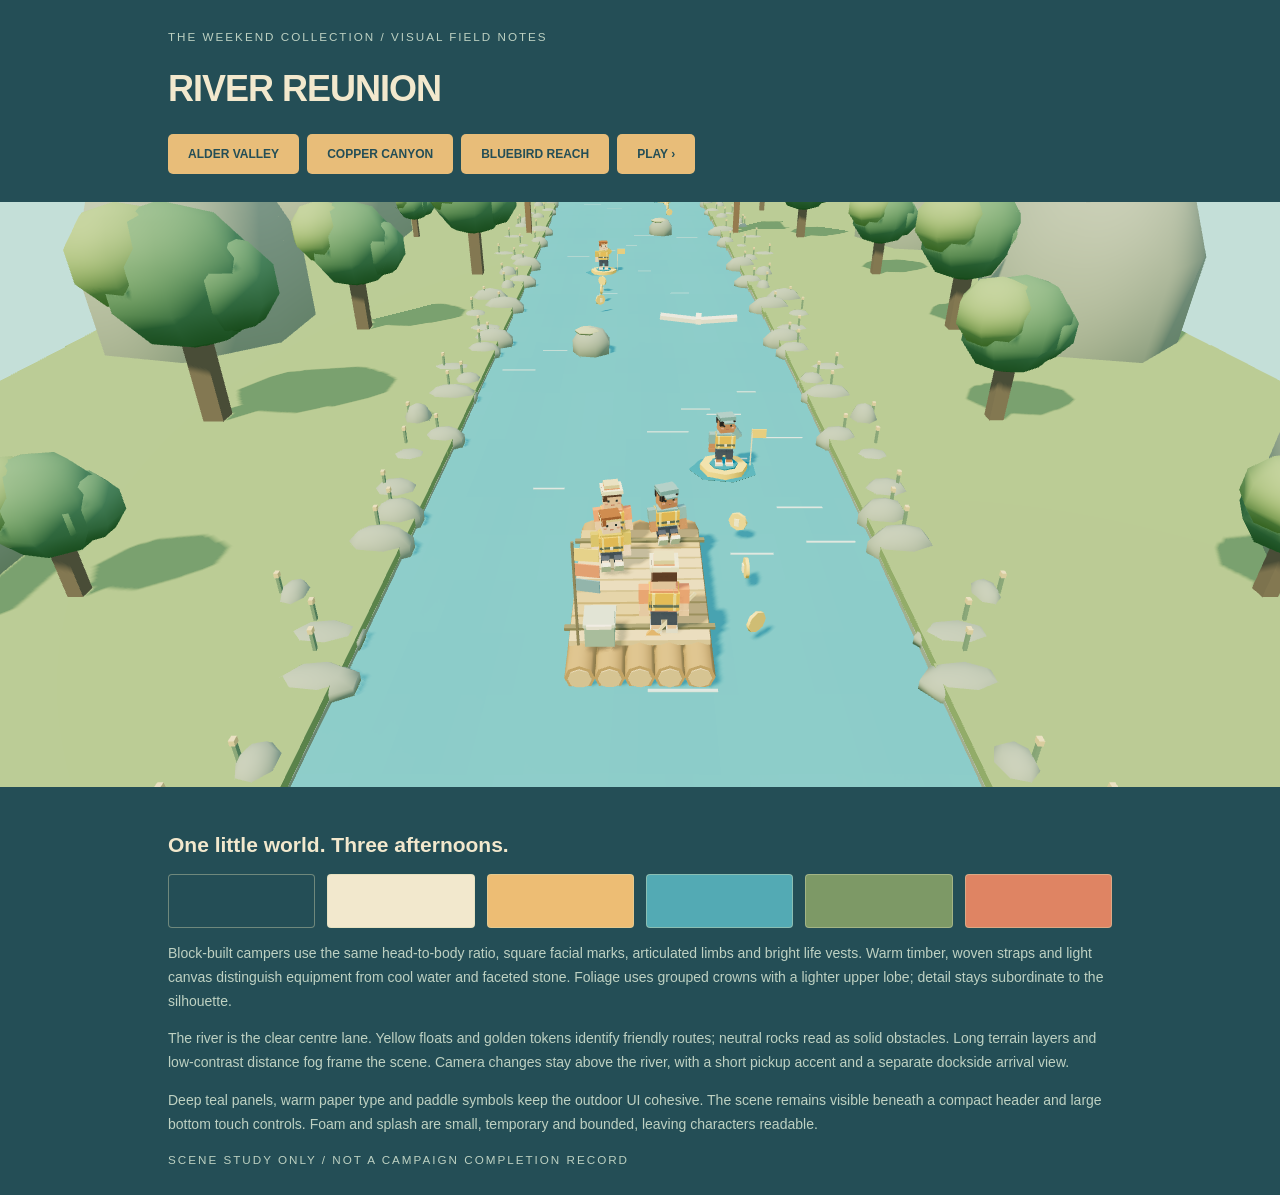
==== artbook.html @ b934bf0d "Publish RIVER REUNION as an independent lightweight HTML5 game" ====
<!doctype html><html lang="en"><meta charset="utf-8"><meta name="viewport" content="width=device-width,initial-scale=1"><title>RIVER REUNION / Field Notes</title><style>*{box-sizing:border-box}body{margin:0;background:#244e56;color:#f2e8cd;font:14px Arial}header,article{padding:28px;max-width:1000px;margin:auto}h1{font-size:36px;letter-spacing:-1px}p{line-height:1.7;color:#bed1c2}nav{display:flex;gap:8px;flex-wrap:wrap}button,a{padding:13px 20px;background:#e8bd79;color:#244e56;border:0;border-radius:5px;font:700 12px Arial;text-decoration:none}canvas{width:100%;height:65vh;display:block}.swatches{display:flex;gap:12px}.swatches i{height:54px;flex:1;border-radius:4px;border:1px solid #d7dab16b}small{letter-spacing:2px;color:#bdd1c2}</style><header><small>THE WEEKEND COLLECTION / VISUAL FIELD NOTES</small><h1>RIVER REUNION</h1><nav><button data-course="0">ALDER VALLEY</button><button data-course="2">COPPER CANYON</button><button data-course="4">BLUEBIRD REACH</button><a href="index.html">PLAY ›</a></nav></header><canvas id="world"></canvas><article><h2>One little world. Three afternoons.</h2><div class="swatches"><i style="background:#244e56"></i><i style="background:#f2e8cd"></i><i style="background:#edbd74"></i><i style="background:#53aab4"></i><i style="background:#7d9966"></i><i style="background:#df8463"></i></div><p>Block-built campers use the same head-to-body ratio, square facial marks, articulated limbs and bright life vests. Warm timber, woven straps and light canvas distinguish equipment from cool water and faceted stone. Foliage uses grouped crowns with a lighter upper lobe; detail stays subordinate to the silhouette.</p><p>The river is the clear centre lane. Yellow floats and golden tokens identify friendly routes; neutral rocks read as solid obstacles. Long terrain layers and low-contrast distance fog frame the scene. Camera changes stay above the river, with a short pickup accent and a separate dockside arrival view.</p><p>Deep teal panels, warm paper type and paddle symbols keep the outdoor UI cohesive. The scene remains visible beneath a compact header and large bottom touch controls. Foam and splash are small, temporary and bounded, leaving characters readable.</p><small>SCENE STUDY ONLY / NOT A CAMPAIGN COMPLETION RECORD</small></article><script src="vendor/three.min.js"></script><script type="module">import{makeRun,profile}from'./core.mjs';import{RiverView}from'./view.mjs';let p=profile({stars:[3,3,3,3,3,3],rewards:{confetti:true}}),s,view=new RiverView(document.querySelector('canvas'));function scene(i){s=makeRun(i,p);s.phase='ready';s.d=40;s.crew=[(i*3)%18,(i*3+1)%18,(i*3+2)%18];view.render(s,0,p)}scene(0);document.querySelectorAll('button').forEach(b=>b.onclick=()=>scene(+b.dataset.course));new ResizeObserver(()=>view.resize()).observe(document.querySelector('canvas'));let last=0;function frame(t){if(t-last>33){view.render(s,.033,p);last=t}requestAnimationFrame(frame)}requestAnimationFrame(frame);</script></html>
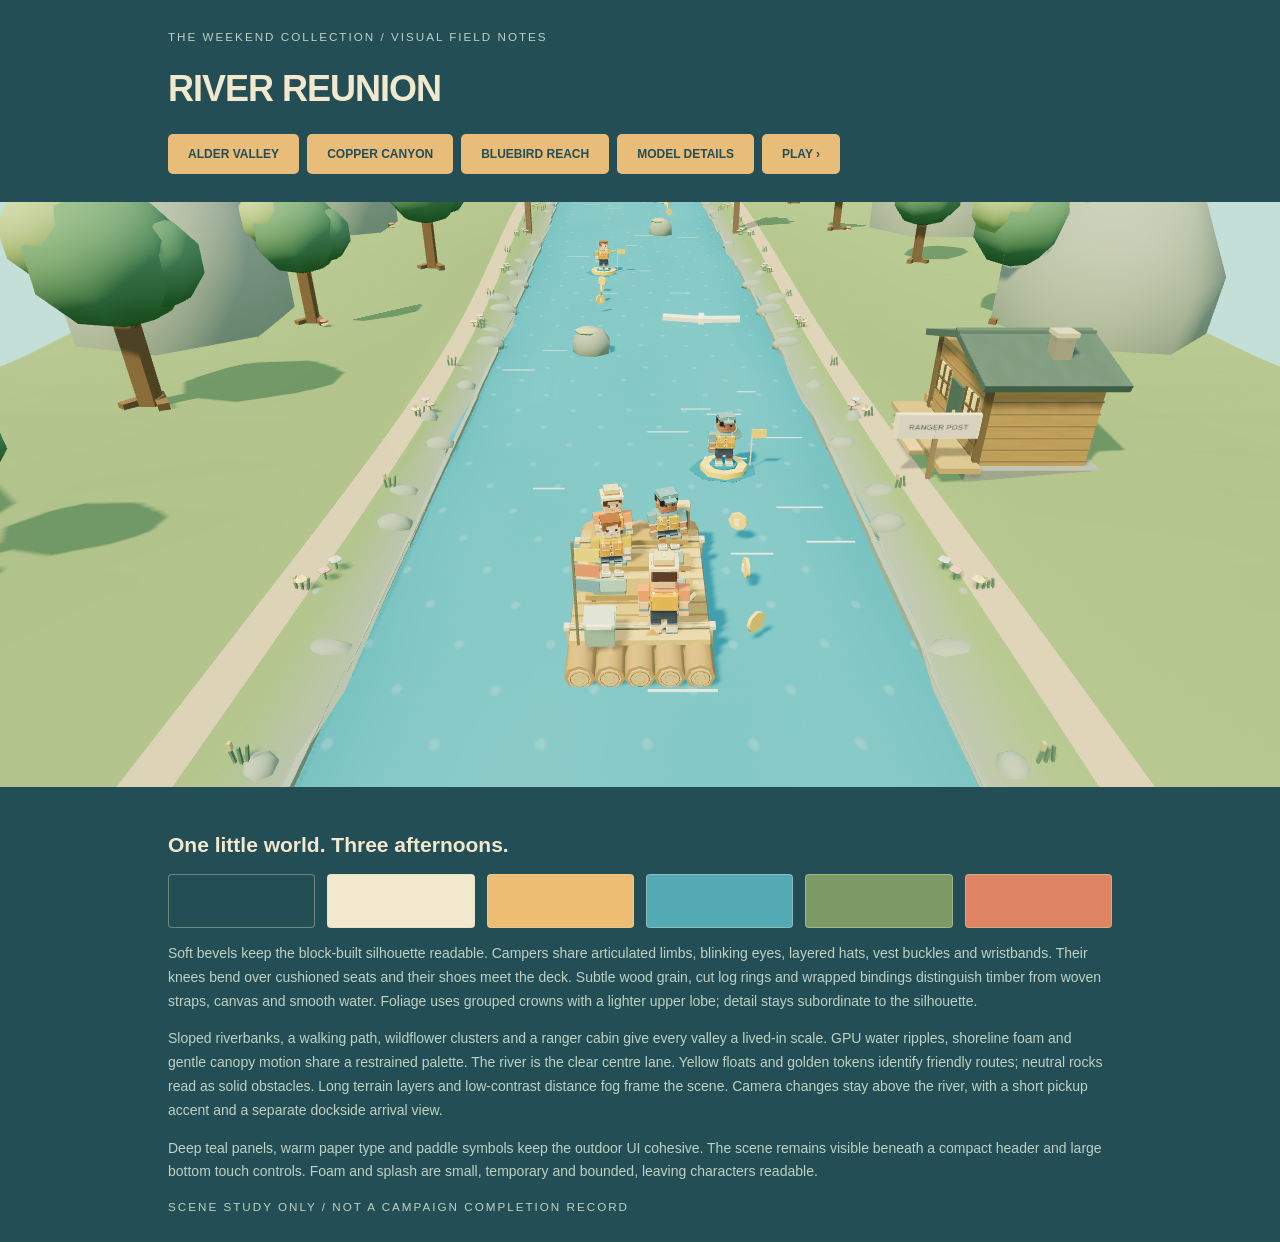
==== commit 00fb0619: "Refine RIVER REUNION: detailed campers, lived-in valleys and instanced mobile rendering" ====
--- a/artbook.html
+++ b/artbook.html
@@ -1 +1,2 @@
-<!doctype html><html lang="en"><meta charset="utf-8"><meta name="viewport" content="width=device-width,initial-scale=1"><title>RIVER REUNION / Field Notes</title><style>*{box-sizing:border-box}body{margin:0;background:#244e56;color:#f2e8cd;font:14px Arial}header,article{padding:28px;max-width:1000px;margin:auto}h1{font-size:36px;letter-spacing:-1px}p{line-height:1.7;color:#bed1c2}nav{display:flex;gap:8px;flex-wrap:wrap}button,a{padding:13px 20px;background:#e8bd79;color:#244e56;border:0;border-radius:5px;font:700 12px Arial;text-decoration:none}canvas{width:100%;height:65vh;display:block}.swatches{display:flex;gap:12px}.swatches i{height:54px;flex:1;border-radius:4px;border:1px solid #d7dab16b}small{letter-spacing:2px;color:#bdd1c2}</style><header><small>THE WEEKEND COLLECTION / VISUAL FIELD NOTES</small><h1>RIVER REUNION</h1><nav><button data-course="0">ALDER VALLEY</button><button data-course="2">COPPER CANYON</button><button data-course="4">BLUEBIRD REACH</button><a href="index.html">PLAY ›</a></nav></header><canvas id="world"></canvas><article><h2>One little world. Three afternoons.</h2><div class="swatches"><i style="background:#244e56"></i><i style="background:#f2e8cd"></i><i style="background:#edbd74"></i><i style="background:#53aab4"></i><i style="background:#7d9966"></i><i style="background:#df8463"></i></div><p>Block-built campers use the same head-to-body ratio, square facial marks, articulated limbs and bright life vests. Warm timber, woven straps and light canvas distinguish equipment from cool water and faceted stone. Foliage uses grouped crowns with a lighter upper lobe; detail stays subordinate to the silhouette.</p><p>The river is the clear centre lane. Yellow floats and golden tokens identify friendly routes; neutral rocks read as solid obstacles. Long terrain layers and low-contrast distance fog frame the scene. Camera changes stay above the river, with a short pickup accent and a separate dockside arrival view.</p><p>Deep teal panels, warm paper type and paddle symbols keep the outdoor UI cohesive. The scene remains visible beneath a compact header and large bottom touch controls. Foam and splash are small, temporary and bounded, leaving characters readable.</p><small>SCENE STUDY ONLY / NOT A CAMPAIGN COMPLETION RECORD</small></article><script src="vendor/three.min.js"></script><script type="module">import{makeRun,profile}from'./core.mjs';import{RiverView}from'./view.mjs';let p=profile({stars:[3,3,3,3,3,3],rewards:{confetti:true}}),s,view=new RiverView(document.querySelector('canvas'));function scene(i){s=makeRun(i,p);s.phase='ready';s.d=40;s.crew=[(i*3)%18,(i*3+1)%18,(i*3+2)%18];view.render(s,0,p)}scene(0);document.querySelectorAll('button').forEach(b=>b.onclick=()=>scene(+b.dataset.course));new ResizeObserver(()=>view.resize()).observe(document.querySelector('canvas'));let last=0;function frame(t){if(t-last>33){view.render(s,.033,p);last=t}requestAnimationFrame(frame)}requestAnimationFrame(frame);</script></html>
+<!doctype html><html lang="en"><meta charset="utf-8"><meta name="viewport" content="width=device-width,initial-scale=1"><title>RIVER REUNION / Field Notes</title><style>*{box-sizing:border-box}body{margin:0;background:#244e56;color:#f2e8cd;font:14px Arial}header,article{padding:28px;max-width:1000px;margin:auto}h1{font-size:36px;letter-spacing:-1px}p{line-height:1.7;color:#bed1c2}nav{display:flex;gap:8px;flex-wrap:wrap}button,a{padding:13px 20px;background:#e8bd79;color:#244e56;border:0;border-radius:5px;font:700 12px Arial;text-decoration:none}canvas{width:100%;height:65vh;display:block}.swatches{display:flex;gap:12px}.swatches i{height:54px;flex:1;border-radius:4px;border:1px solid #d7dab16b}small{letter-spacing:2px;color:#bdd1c2}</style><header><small>THE WEEKEND COLLECTION / VISUAL FIELD NOTES</small><h1>RIVER REUNION</h1><nav><button data-course="0">ALDER VALLEY</button><button data-course="2">COPPER CANYON</button><button data-course="4">BLUEBIRD REACH</button><button id="modelStudy">MODEL DETAILS</button><a href="index.html">PLAY ›</a></nav></header><canvas id="world"></canvas><article><h2>One little world. Three afternoons.</h2><div class="swatches"><i style="background:#244e56"></i><i style="background:#f2e8cd"></i><i style="background:#edbd74"></i><i style="background:#53aab4"></i><i style="background:#7d9966"></i><i style="background:#df8463"></i></div><p>Soft bevels keep the block-built silhouette readable. Campers share articulated limbs, blinking eyes, layered hats, vest buckles and wristbands. Their knees bend over cushioned seats and their shoes meet the deck. Subtle wood grain, cut log rings and wrapped bindings distinguish timber from woven straps, canvas and smooth water. Foliage uses grouped crowns with a lighter upper lobe; detail stays subordinate to the silhouette.</p><p>Sloped riverbanks, a walking path, wildflower clusters and a ranger cabin give every valley a lived-in scale. GPU water ripples, shoreline foam and gentle canopy motion share a restrained palette. The river is the clear centre lane. Yellow floats and golden tokens identify friendly routes; neutral rocks read as solid obstacles. Long terrain layers and low-contrast distance fog frame the scene. Camera changes stay above the river, with a short pickup accent and a separate dockside arrival view.</p><p>Deep teal panels, warm paper type and paddle symbols keep the outdoor UI cohesive. The scene remains visible beneath a compact header and large bottom touch controls. Foam and splash are small, temporary and bounded, leaving characters readable.</p><small>SCENE STUDY ONLY / NOT A CAMPAIGN COMPLETION RECORD</small></article><script src="vendor/three.min.js"></script><script type="module">import{makeRun,profile}from'./core.mjs';import{RiverView}from'./view.mjs';let p=profile({stars:[3,3,3,3,3,3],rewards:{confetti:true}}),s,view=new RiverView(document.querySelector('canvas'));function scene(i){view.study=false;s=makeRun(i,p);s.phase='ready';s.d=40;s.crew=[(i*3)%18,(i*3+1)%18,(i*3+2)%18];view.render(s,0,p)}scene(0);document.querySelectorAll('button[data-course]').forEach(b=>b.onclick=()=>scene(+b.dataset.course));document.querySelector('#modelStudy').onclick=()=>{s.crew=[0,1,2,3,4,5];view.study=true;view.render(s,0,p)};new ResizeObserver(()=>view.resize()).observe(document.querySelector('canvas'));let last=0;function frame(t){if(t-last>33){view.render(s,.033,p);last=t}requestAnimationFrame(frame)}requestAnimationFrame(frame);</script></html>
+
